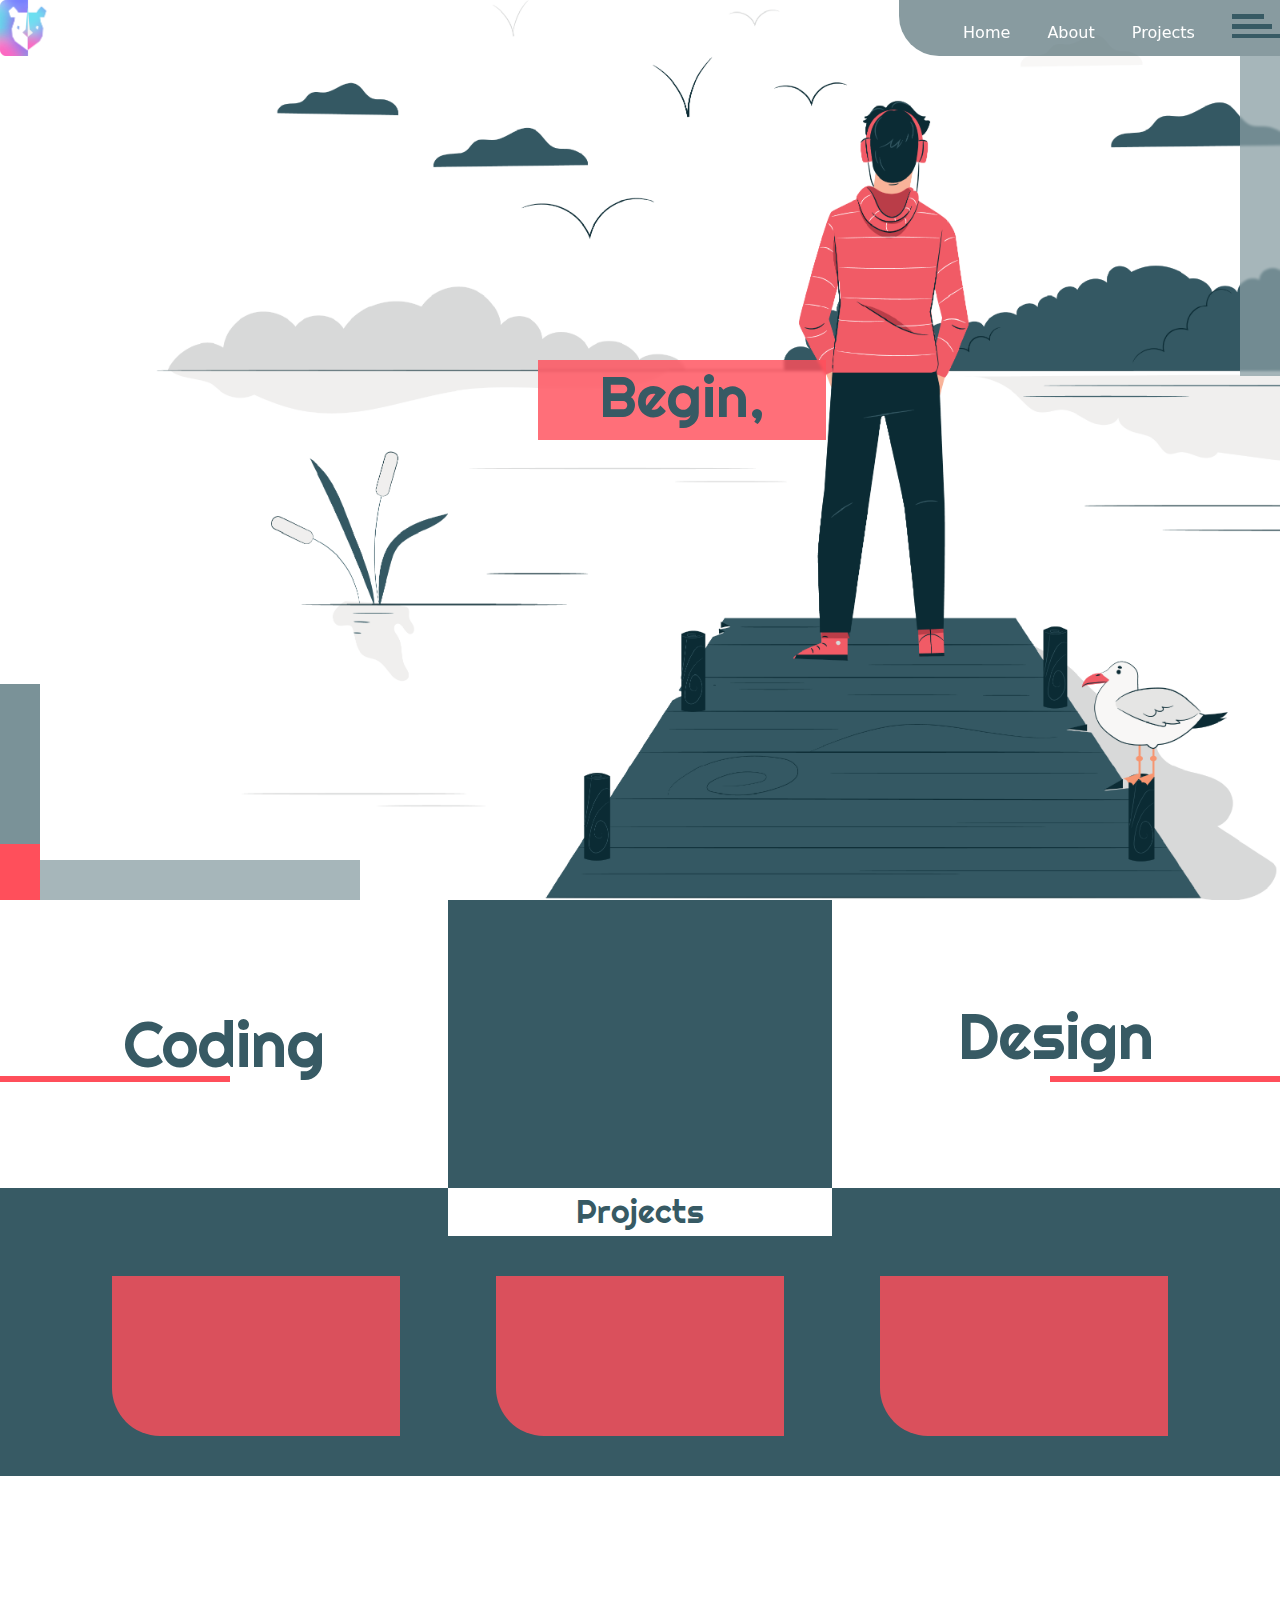
==== index.html @ b1912e79 "initial commit" ====
<!doctype html>
<html>
    <head>
        <title>Hemant Rai</title>
        <meta charset="utf-8">
        <meta name="viewport" content="width=device-width initial-scale=1.0">
        <link rel="preload" href="images/main-bg.png" type="image/png">
        <link rel="preload" href="images/mobile-bg.png" type="image/png">
        <link rel="preload" href="index.css" type="text/css">
        <link rel="preconnect" href="https://fonts.gstatic.com">
        <link href="https://fonts.googleapis.com/css2?family=Righteous&display=swap" rel="stylesheet">
        <link rel="stylesheet" href="css/bootstrap.min.css" type="text/css">
        <link rel="stylesheet" href="index.css" type="text/css">
    </head>
    <body>
        <nav class="navbar-custom float-end p-0">
            <div class="custom-navbar float-end" id="navbar-custom">
                    <ul class="navbar-links">
                        <li class="home-button">
                        <a class="" href="#landing-page">Home</a>
                        </li>
                        <li class="about-button">
                        <a class="about-link" href="#">About</a>
                        </li>
                        <li class="projects-button">
                        <a class="project-link" href="#project">Projects</a>
                        </li>
                        <li class="hamburger-nav">
                            <div class="bars-div">
                                <a class="hamburger-link" href="#">
                                    <div class="bar bar1"></div>
                                    <div class="bar bar2"></div>
                                    <div class="bar bar3"></div>
                                </a>
                            </div>    
                        </li>
                    </ul>
            </div>
        </nav>
        <div class="landing-page" id="landing-page">
            <div>   
            <a class="logo-class" href="#">
                    <img id="logo" src="images/logo.png" alt="logo">
                </a>
            </div>
            <div class="navbar-decoration-vertical"></div>
        
            <div class="center-button text-center heading-large">Begin,</div>
            <div class="landing-bottom-horizontal"></div>
            <div class="landing-bottom-red-horizontal"></div>
            <div class="landing-bottom-vertical"    ></div>
        </div>
        <div class="section-2 coding-design container-fluid g-0">
            <div class="horizontal-underline-bars">
                <div class="horizontal-bar-1"></div>
                <div class="horizontal-bar-2"></div>
            </div>
            <div class="coding-heading  heading-large coding-design">
                <a id="design-heading" href="Components/i-frame-coding.html" target="coding-design-iframe">Coding</a>
            </div>
            <div class="coding-design-body coding-design">
                <!-- <div class="coding-hover">
                    <p>fdfhggfdhdgfhgggds</p>
                </div> -->
                <iframe  name="coding-design-iframe" id="coding-design-iframe" class="coding-design-iframe" scrolling="no"></iframe>
            </div>
            <div class="design-heading heading-large coding-design">
                <a href="Components/iframe-design.html" id="design-heading" target="coding-design-iframe">Design</p>
            </div>
        </div>
        <!-- section 2 in mobile phones -->
        <div class="section-2-1 coding-design-1 container-fluid g-0">
            <div class="coding-heading-1  heading-large coding-design-coding">
                Coding
            </div>
            <div class="coding-design-body-1 coding-design-coding">
                Lorem ipsum dolor sit amet consectetur adipisicing elit. Eius, ipsam.
            </div>
        </div>
        <div class="section-2-1 coding-design-1 container-fluid g-0">
            <div class="coding-heading-1  heading-large coding-design-coding">
                Design
            </div>  
            <div class="coding-design-body-1 coding-design-coding">
                Lorem ipsum dolor sit amet consectetur adipisicing elit. Eius, ipsam.
            </div>
        </div>
        
        <div class="container-fluid project g-0 section-3" id="project">
            <div class="project-heading heading">Projects</div>
            <div class="project-s-containercontainer-fluid mx-auto">
                <div class="row">
                    <div class="project-1 project-s col-4 mx-5"></div>
                    <div class="project-2 project-s col-4 mx-5"></div>
                    <div class="project-3 project-s col-4 mx-5"></div>
                </div>
        </div>
    </body>
    <script src="js/bootstrap.min.js"></script>
    <script src="js/jquery-3.5.1.min.js"></script>
</html>
---- index.css ----
* {
    box-sizing: border-box;
}

html {
    height: 3000px;
}
/* font family of all headings */
.heading-large {
    font-family: "Righteous", sans-serif !important;
    font-size: 4rem;
    color: #375A64 ;
}

a#design-heading, a#design-heading:hover, a#design-heading:visited {
    text-decoration: none;
    color: #375A64;
}

li {
    list-style: none;
}

.landing-page {
    position: relative;
}

.heading {
    font-family: "Righteous", sans-serif !important;
    font-size: 2rem;
    }

.navbar-custom {
        position: fixed;
        z-index: 10000;
        width: 100%;
    }
.custom-navbar {
    background-color: #31515a93;
    height: 3.5rem;
    border-bottom-left-radius: 2.5rem;
}

.custom-navbar  li {
    list-style: none;
    display: inline-block;
    margin-left: 2rem;
}

.custom-navbar a {
    color: #FFF;
    text-decoration: none;
}

#logo {
    height: 3.5rem;
}

.navbar-links {
    margin-top: 0.9rem;
}
/* extreme left hamburger button */
.navbar-button {
    background-color: #FF4F5B;
    height: 3.5rem;
    width: 5rem; 
    padding-top: 1em;
    position: relative;
}
/* hamburber nav button bars' style starts here */
.bar {
    background-color: #375A64;

}

.bar1 {
    height: 0.3em;
    width: 2em;
    margin-bottom: 0.3rem;
}

.bar2 {
    height: 0.3em;
    width: 2.5em;
    margin-bottom: 0.3rem;
}

.bar3 {
    height: 0.3em;
    width: 3em;
}

/* vertical green bar under nav bar */

.navbar-decoration-vertical {
    background-color: #889da3be;
    height: 20rem;
    width: 2.5rem;
    float: right;
    clear: right;
    backdrop-filter: blur(1px);
    -webkit-backdrop-filter: blur( 1px);
}

/* green and red lines at bottom left */

.landing-bottom-horizontal {
    float: left;
    position: absolute;
    bottom: 0px;
    left: 2.5rem;
    height: 2.5rem;
    width: 20rem;   
    background-color: #889da3be;
}

.landing-bottom-red-horizontal {
    float: left;
    position: absolute;
    bottom: 0px;
    left: 0px;
    height: 3.5rem;
    width: 2.5rem;
    background-color: #FF4F5B;
}

.landing-bottom-vertical {
    float: left;
    position: absolute;
    bottom: 3.5rem;
    left: 0px;
    width: 2.5rem;
    height: 10rem;
    background: #375a64a9;
}

.landing-page {
    background-color: #FFF;
    background-image: url("images/main-bg.png");
    background-size: cover;
    background-repeat: no-repeat;
    height: 100vh;
}

.center-button {
    height: 5rem;
    width: 18rem;
    background: #ff4f5bd0;  
    position: absolute;
    top: 40%;
    left: 42%;
    color: #375A64;
    font-size: 3.6rem;
    font-family: "Righteous", sans-serif;
    line-height: 4.5rem;
    cursor: pointer;
    backdrop-filter: blur( 1.5px );
    -webkit-backdrop-filter: blur( 1.5px );
    user-select: none;
}

.center-button:hover {
    -webkit-box-shadow: 10px 10px 5px 0px rgba(0,0,0,0.75);
    -moz-box-shadow: 0px 0.3rem 10px 0px rgba(0, 0, 0, 0.336);  
    box-shadow: 0px 0.3rem 10px 0px rgba(0, 0, 0, 0.336);
}

/* Coding heading section 2 */

.section-2 {
    display: flex;
    flex-flow: row nowrap;
}

.coding-design {
    background-color: #375A64;
    height: 18rem;
}

.coding-design-body {
    background-color: #375A64;
    flex: 0 0 30%;
    display: flex;
}

.coding-hover{
    background-color: #375A64;
    height: 18rem;
    display: block;  
}

.coding-heading, .design-heading {
    background-color: #FFF !important;
    height: 18rem;
    flex: 1 10 30%  ;
    display: flex;
    align-items: center;
    justify-content: center;
    user-select: none;
}

#coding-heading, #design-heading {
    cursor: pointer ;
}

.coding-design-iframe {
    height: 18rem;
    flex: 0 0 100%;
}
/* section 2 in mobile phones */
.coding-design-1 {
    background-color: #fff;
    display: flex;
}

.coding-design-coding {
    height: 0rem;
    display: none;
}

.coding-heading-1 {
    background-color: #375A64;
    color: #fff !important;
    width: 9rem;
}

/* horizontal underline bars under coding and design */

.horizontal-underline-bars {
    position: absolute;  
    height: 1rem;
    width: 100%;
}

.horizontal-bar-1, .horizontal-bar-2 {
    background-color: #FF4F5B;
    position: absolute;
    height: 0.4rem;
    width: 18vmax;
    top: 11rem;
}

.horizontal-bar-2 {
    right: 0px;
}

/* section 2 end here */

/* section 3 (projects) style stars here */

.project {
    height: 18rem;
    background: #375A64;
    display: grid;
}

.project-heading {
    text-align: center;
    background: #FFF;
    height: 3rem;
    width: 30%;
    justify-self: center;

}

.project-s {
    background-color: #ff4f5bd0;
    height: 10rem;
    width: 18rem;
    border-bottom-left-radius: 3rem;
}

/*all  media queries starts here */

@media screen and (max-width:1200px) {
    .center-button {
        font-size: 3.5rem;
        line-height: 3.5rem;
        height: 4rem;
        width: 15rem;
        background: #ff4f5bd0;  
        position: absolute;
        top: 33%;
        left: 43%;
    }

    .heading-large {
        font-size: 3.5rem;
    }


}

@media screen and (max-width:992px) {

    .landing-page  {
        background-image: url('images/main-md-bg.png');
        background-repeat: no-repeat;
        background-size: cover;
        height: 65vh;
    }


    .center-button {
        font-size: 2.5rem;
        line-height: 2.5rem;
        height: 3rem;
        width: 12rem;
        background: #ff4f5bd0;  
        position: absolute;
        top: 40%;
        left: 41%;
    }

    .heading-large {
        font-size: 2.5rem;
    }

    .heading {
        font-size: 1.5rem;
    }

    .horizontal-bar-1, .horizontal-bar-2 {
        width: 9rem;
    }

    .landing-bottom-horizontal {
        width: 10rem;   
    }

    .coding-hover:hover {
        background-color: #375A64;
        height: 18rem;
        display: block;
    }

}


@media screen and (max-width:768px) {

    .landing-page  {
        background-image: url('images/main-md-bg.png');
        background-repeat: no-repeat;
        background-size: cover;
    }

    .center-button {
        font-size: 2.5rem;
        line-height: 2.5rem;
        height: 3rem;
        width: 12rem;
        background: #ff4f5bd0;  
        position: absolute;
        top: 45%;
        left: 41%;
    }

    .heading-large {
        font-size: 2.5rem;
    }

     /* section 2 in mobile phones */

    .coding-design-coding {
        height: 18rem;
        display: block;
        }
    
        .section-2 {
        display: none;
        height: 0rem;
        }

        .horizontal-bar-1, .horizontal-bar-2 {
            width: 8rem;
        }
    
        .landing-bottom-horizontal {
            width: 8rem;   
        }

}

@media screen and (max-width:576px) {
    
    .landing-page  {
        background-image: url('images/mobile-bg.png');
        background-repeat: no-repeat;
        background-size: cover;
    }

    .center-button {
        font-size: 2.5rem;
        line-height: 2.5rem;
        height: 3rem;
        width: 10rem;
        background: #ff4f5bd0;  
        position: absolute;
        top: 50%;
        left: 30%;
    }

    .heading-large {
        font-size: 1.5rem;
    }

    .heading {
        font-size: 1.2rem;
        line-height: 3rem;
    }

    .navbar {
        height: 0px;
    }

    .landing-bottom-horizontal {
        width: 5rem;   
    }

    /* section 2 in mobile phones */

    .coding-design-coding {
    height: 18rem;
    display: block;
    }

    .section-2 {
    display: none;
    height: 0rem;
    }

    .horizontal-bar-1, .horizontal-bar-2 {
        width: 8rem;
    }

    .project-heading {  
        justify-self: center;
    }

}
---- index.css ----
* {
    box-sizing: border-box;
}

html {
    height: 3000px;
}
/* font family of all headings */
.heading-large {
    font-family: "Righteous", sans-serif !important;
    font-size: 4rem;
    color: #375A64 ;
}

a#design-heading, a#design-heading:hover, a#design-heading:visited {
    text-decoration: none;
    color: #375A64;
}

li {
    list-style: none;
}

.landing-page {
    position: relative;
}

.heading {
    font-family: "Righteous", sans-serif !important;
    font-size: 2rem;
    }

.navbar-custom {
        position: fixed;
        z-index: 10000;
        width: 100%;
    }
.custom-navbar {
    background-color: #31515a93;
    height: 3.5rem;
    border-bottom-left-radius: 2.5rem;
}

.custom-navbar  li {
    list-style: none;
    display: inline-block;
    margin-left: 2rem;
}

.custom-navbar a {
    color: #FFF;
    text-decoration: none;
}

#logo {
    height: 3.5rem;
}

.navbar-links {
    margin-top: 0.9rem;
}
/* extreme left hamburger button */
.navbar-button {
    background-color: #FF4F5B;
    height: 3.5rem;
    width: 5rem; 
    padding-top: 1em;
    position: relative;
}
/* hamburber nav button bars' style starts here */
.bar {
    background-color: #375A64;

}

.bar1 {
    height: 0.3em;
    width: 2em;
    margin-bottom: 0.3rem;
}

.bar2 {
    height: 0.3em;
    width: 2.5em;
    margin-bottom: 0.3rem;
}

.bar3 {
    height: 0.3em;
    width: 3em;
}

/* vertical green bar under nav bar */

.navbar-decoration-vertical {
    background-color: #889da3be;
    height: 20rem;
    width: 2.5rem;
    float: right;
    clear: right;
    backdrop-filter: blur(1px);
    -webkit-backdrop-filter: blur( 1px);
}

/* green and red lines at bottom left */

.landing-bottom-horizontal {
    float: left;
    position: absolute;
    bottom: 0px;
    left: 2.5rem;
    height: 2.5rem;
    width: 20rem;   
    background-color: #889da3be;
}

.landing-bottom-red-horizontal {
    float: left;
    position: absolute;
    bottom: 0px;
    left: 0px;
    height: 3.5rem;
    width: 2.5rem;
    background-color: #FF4F5B;
}

.landing-bottom-vertical {
    float: left;
    position: absolute;
    bottom: 3.5rem;
    left: 0px;
    width: 2.5rem;
    height: 10rem;
    background: #375a64a9;
}

.landing-page {
    background-color: #FFF;
    background-image: url("images/main-bg.png");
    background-size: cover;
    background-repeat: no-repeat;
    height: 100vh;
}

.center-button {
    height: 5rem;
    width: 18rem;
    background: #ff4f5bd0;  
    position: absolute;
    top: 40%;
    left: 42%;
    color: #375A64;
    font-size: 3.6rem;
    font-family: "Righteous", sans-serif;
    line-height: 4.5rem;
    cursor: pointer;
    backdrop-filter: blur( 1.5px );
    -webkit-backdrop-filter: blur( 1.5px );
    user-select: none;
}

.center-button:hover {
    -webkit-box-shadow: 10px 10px 5px 0px rgba(0,0,0,0.75);
    -moz-box-shadow: 0px 0.3rem 10px 0px rgba(0, 0, 0, 0.336);  
    box-shadow: 0px 0.3rem 10px 0px rgba(0, 0, 0, 0.336);
}

/* Coding heading section 2 */

.section-2 {
    display: flex;
    flex-flow: row nowrap;
}

.coding-design {
    background-color: #375A64;
    height: 18rem;
}

.coding-design-body {
    background-color: #375A64;
    flex: 0 0 30%;
    display: flex;
}

.coding-hover{
    background-color: #375A64;
    height: 18rem;
    display: block;  
}

.coding-heading, .design-heading {
    background-color: #FFF !important;
    height: 18rem;
    flex: 1 10 30%  ;
    display: flex;
    align-items: center;
    justify-content: center;
    user-select: none;
}

#coding-heading, #design-heading {
    cursor: pointer ;
}

.coding-design-iframe {
    height: 18rem;
    flex: 0 0 100%;
}
/* section 2 in mobile phones */
.coding-design-1 {
    background-color: #fff;
    display: flex;
}

.coding-design-coding {
    height: 0rem;
    display: none;
}

.coding-heading-1 {
    background-color: #375A64;
    color: #fff !important;
    width: 9rem;
}

/* horizontal underline bars under coding and design */

.horizontal-underline-bars {
    position: absolute;  
    height: 1rem;
    width: 100%;
}

.horizontal-bar-1, .horizontal-bar-2 {
    background-color: #FF4F5B;
    position: absolute;
    height: 0.4rem;
    width: 18vmax;
    top: 11rem;
}

.horizontal-bar-2 {
    right: 0px;
}

/* section 2 end here */

/* section 3 (projects) style stars here */

.project {
    height: 18rem;
    background: #375A64;
    display: grid;
}

.project-heading {
    text-align: center;
    background: #FFF;
    height: 3rem;
    width: 30%;
    justify-self: center;

}

.project-s {
    background-color: #ff4f5bd0;
    height: 10rem;
    width: 18rem;
    border-bottom-left-radius: 3rem;
}

/*all  media queries starts here */

@media screen and (max-width:1200px) {
    .center-button {
        font-size: 3.5rem;
        line-height: 3.5rem;
        height: 4rem;
        width: 15rem;
        background: #ff4f5bd0;  
        position: absolute;
        top: 33%;
        left: 43%;
    }

    .heading-large {
        font-size: 3.5rem;
    }


}

@media screen and (max-width:992px) {

    .landing-page  {
        background-image: url('images/main-md-bg.png');
        background-repeat: no-repeat;
        background-size: cover;
        height: 65vh;
    }


    .center-button {
        font-size: 2.5rem;
        line-height: 2.5rem;
        height: 3rem;
        width: 12rem;
        background: #ff4f5bd0;  
        position: absolute;
        top: 40%;
        left: 41%;
    }

    .heading-large {
        font-size: 2.5rem;
    }

    .heading {
        font-size: 1.5rem;
    }

    .horizontal-bar-1, .horizontal-bar-2 {
        width: 9rem;
    }

    .landing-bottom-horizontal {
        width: 10rem;   
    }

    .coding-hover:hover {
        background-color: #375A64;
        height: 18rem;
        display: block;
    }

}


@media screen and (max-width:768px) {

    .landing-page  {
        background-image: url('images/main-md-bg.png');
        background-repeat: no-repeat;
        background-size: cover;
    }

    .center-button {
        font-size: 2.5rem;
        line-height: 2.5rem;
        height: 3rem;
        width: 12rem;
        background: #ff4f5bd0;  
        position: absolute;
        top: 45%;
        left: 41%;
    }

    .heading-large {
        font-size: 2.5rem;
    }

     /* section 2 in mobile phones */

    .coding-design-coding {
        height: 18rem;
        display: block;
        }
    
        .section-2 {
        display: none;
        height: 0rem;
        }

        .horizontal-bar-1, .horizontal-bar-2 {
            width: 8rem;
        }
    
        .landing-bottom-horizontal {
            width: 8rem;   
        }

}

@media screen and (max-width:576px) {
    
    .landing-page  {
        background-image: url('images/mobile-bg.png');
        background-repeat: no-repeat;
        background-size: cover;
    }

    .center-button {
        font-size: 2.5rem;
        line-height: 2.5rem;
        height: 3rem;
        width: 10rem;
        background: #ff4f5bd0;  
        position: absolute;
        top: 50%;
        left: 30%;
    }

    .heading-large {
        font-size: 1.5rem;
    }

    .heading {
        font-size: 1.2rem;
        line-height: 3rem;
    }

    .navbar {
        height: 0px;
    }

    .landing-bottom-horizontal {
        width: 5rem;   
    }

    /* section 2 in mobile phones */

    .coding-design-coding {
    height: 18rem;
    display: block;
    }

    .section-2 {
    display: none;
    height: 0rem;
    }

    .horizontal-bar-1, .horizontal-bar-2 {
        width: 8rem;
    }

    .project-heading {  
        justify-self: center;
    }

}
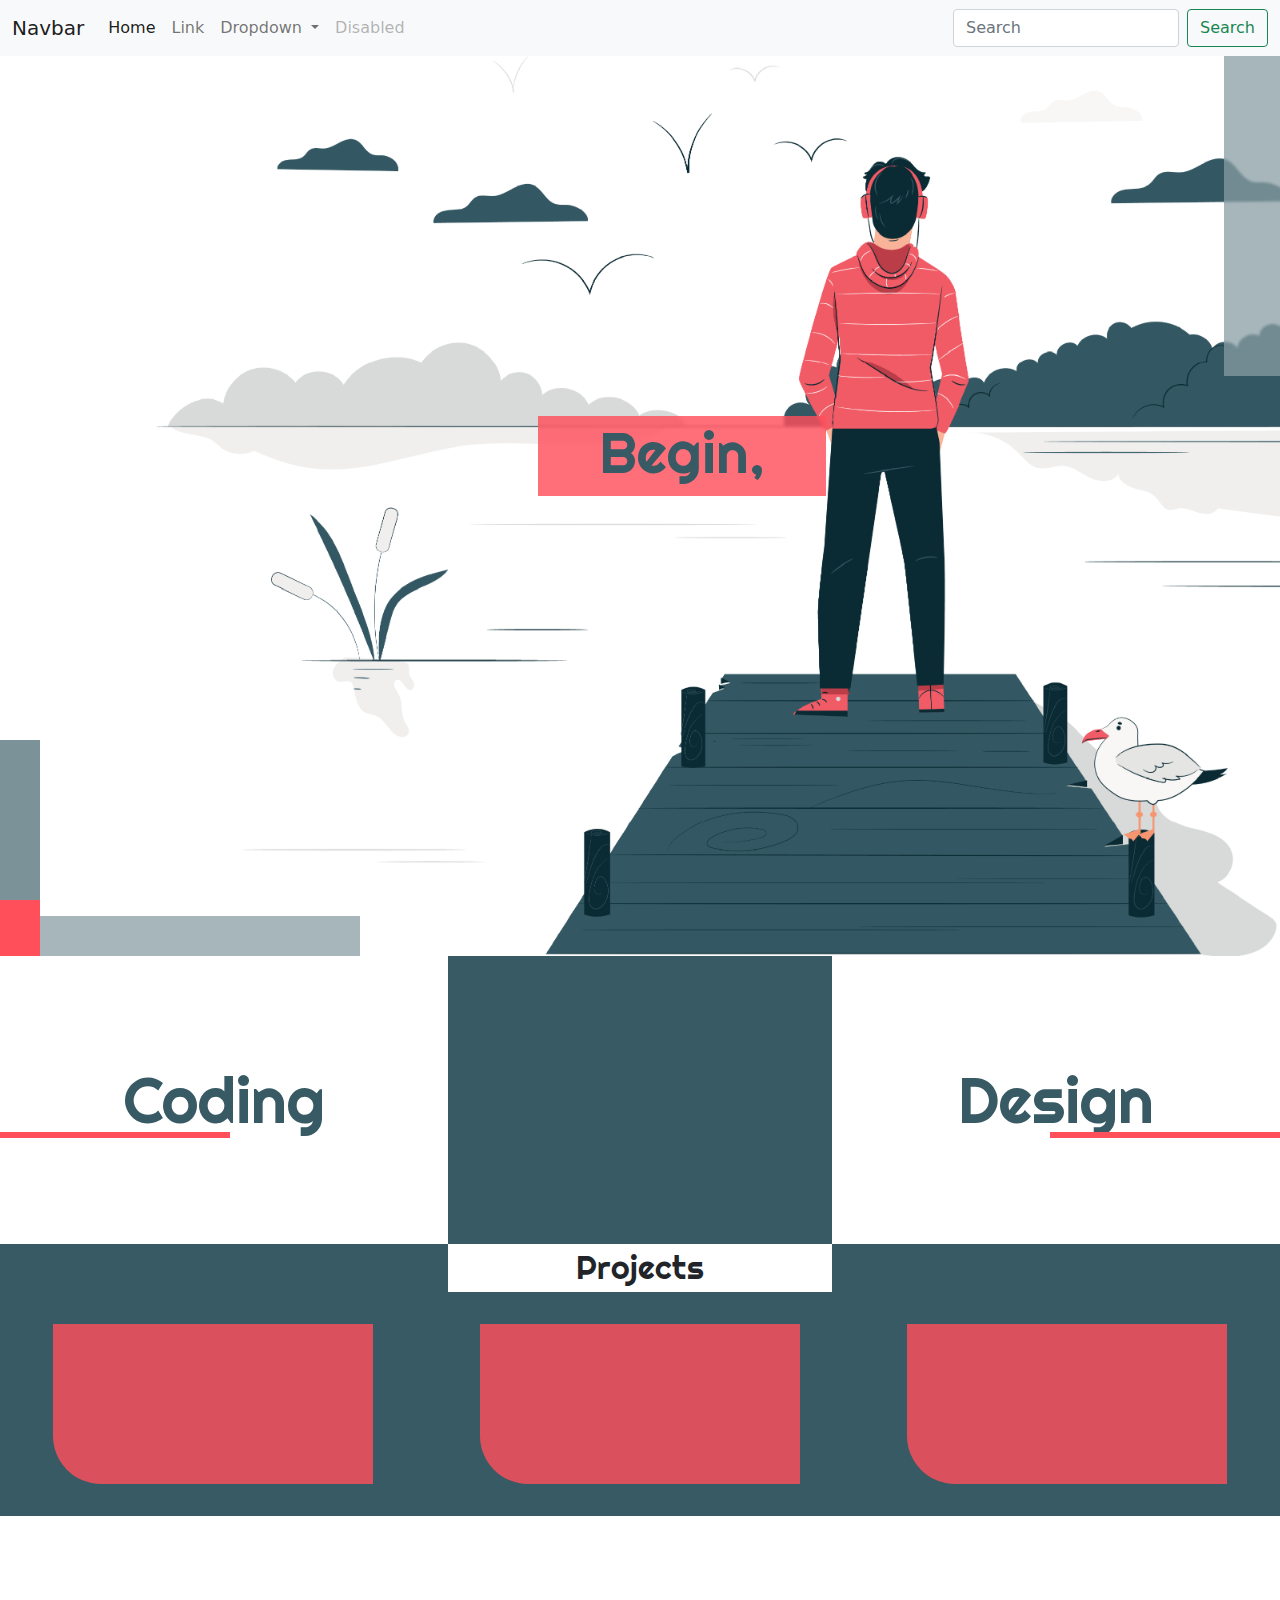
==== commit ee1ca4b0: "navbar and media queries" ====
--- a/index.html
+++ b/index.html
@@ -4,45 +4,52 @@
         <title>Hemant Rai</title>
         <meta charset="utf-8">
         <meta name="viewport" content="width=device-width initial-scale=1.0">
-        <link rel="preload" href="images/main-bg.png" type="image/png">
-        <link rel="preload" href="images/mobile-bg.png" type="image/png">
-        <link rel="preload" href="index.css" type="text/css">
+        <link rel="preload" href="images/main-bg.png"  as="image">
+        <link rel="preload" href="images/mobile-bg.png" as="image">
+        <link rel="preload" href="index.css" as="style">
         <link rel="preconnect" href="https://fonts.gstatic.com">
         <link href="https://fonts.googleapis.com/css2?family=Righteous&display=swap" rel="stylesheet">
         <link rel="stylesheet" href="css/bootstrap.min.css" type="text/css">
         <link rel="stylesheet" href="index.css" type="text/css">
     </head>
     <body>
-        <nav class="navbar-custom float-end p-0">
-            <div class="custom-navbar float-end" id="navbar-custom">
-                    <ul class="navbar-links">
-                        <li class="home-button">
-                        <a class="" href="#landing-page">Home</a>
-                        </li>
-                        <li class="about-button">
-                        <a class="about-link" href="#">About</a>
-                        </li>
-                        <li class="projects-button">
-                        <a class="project-link" href="#project">Projects</a>
-                        </li>
-                        <li class="hamburger-nav">
-                            <div class="bars-div">
-                                <a class="hamburger-link" href="#">
-                                    <div class="bar bar1"></div>
-                                    <div class="bar bar2"></div>
-                                    <div class="bar bar3"></div>
-                                </a>
-                            </div>    
-                        </li>
+        <nav class="navbar navbar-expand-lg navbar-light bg-light">
+            <div class="container-fluid">
+              <a class="navbar-brand" href="#">Navbar</a>
+              <button class="navbar-toggler" type="button" data-bs-toggle="collapse" data-bs-target="#navbarSupportedContent" aria-controls="navbarSupportedContent" aria-expanded="false" aria-label="Toggle navigation">
+                <span class="navbar-toggler-icon"></span>
+              </button>
+              <div class="collapse navbar-collapse" id="navbarSupportedContent">
+                <ul class="navbar-nav me-auto mb-2 mb-lg-0">
+                  <li class="nav-item">
+                    <a class="nav-link active" aria-current="page" href="#">Home</a>
+                  </li>
+                  <li class="nav-item">
+                    <a class="nav-link" href="#">Link</a>
+                  </li>
+                  <li class="nav-item dropdown">
+                    <a class="nav-link dropdown-toggle" href="#" id="navbarDropdown" role="button" data-bs-toggle="dropdown" aria-expanded="false">
+                      Dropdown
+                    </a>
+                    <ul class="dropdown-menu" aria-labelledby="navbarDropdown">
+                      <li><a class="dropdown-item" href="#">Action</a></li>
+                      <li><a class="dropdown-item" href="#">Another action</a></li>
+                      <li><hr class="dropdown-divider"></li>
+                      <li><a class="dropdown-item" href="#">Something else here</a></li>
                     </ul>
+                  </li>
+                  <li class="nav-item">
+                    <a class="nav-link disabled" href="#" tabindex="-1" aria-disabled="true">Disabled</a>
+                  </li>
+                </ul>
+                <form class="d-flex">
+                  <input class="form-control me-2" type="search" placeholder="Search" aria-label="Search">
+                  <button class="btn btn-outline-success" type="submit">Search</button>
+                </form>
+              </div>
             </div>
-        </nav>
-        <div class="landing-page" id="landing-page">
-            <div>   
-            <a class="logo-class" href="#">
-                    <img id="logo" src="images/logo.png" alt="logo">
-                </a>
-            </div>
+          </nav>
+        <div class="landing-page" id="landing-page" g-0 p-0>
             <div class="navbar-decoration-vertical"></div>
         
             <div class="center-button text-center heading-large">Begin,</div>
@@ -50,7 +57,7 @@
             <div class="landing-bottom-red-horizontal"></div>
             <div class="landing-bottom-vertical"    ></div>
         </div>
-        <div class="section-2 coding-design container-fluid g-0">
+        <div class="section-2 coding-design g-0">
             <div class="horizontal-underline-bars">
                 <div class="horizontal-bar-1"></div>
                 <div class="horizontal-bar-2"></div>
@@ -65,35 +72,35 @@
                 <iframe  name="coding-design-iframe" id="coding-design-iframe" class="coding-design-iframe" scrolling="no"></iframe>
             </div>
             <div class="design-heading heading-large coding-design">
-                <a href="Components/iframe-design.html" id="design-heading" target="coding-design-iframe">Design</p>
+                <a href="Components/iframe-design.html" id="design-heading" target="coding-design-iframe">Design</a>
             </div>
         </div>
         <!-- section 2 in mobile phones -->
-        <div class="section-2-1 coding-design-1 container-fluid g-0">
-            <div class="coding-heading-1  heading-large coding-design-coding">
-                Coding
+        <div class=" g-0">
+            <div class="section-2-1 coding-design-1 container-fluid g-0">
+                <div class="coding-heading-1  heading-large coding-design-coding">
+                    Coding
+                </div>
+                <div class="coding-design-body-1 coding-design-coding">
+                    Lorem ipsum dolor sit amet consectetur adipisicing elit. Eius, ipsam.
+                </div>
             </div>
-            <div class="coding-design-body-1 coding-design-coding">
-                Lorem ipsum dolor sit amet consectetur adipisicing elit. Eius, ipsam.
+            <div class="section-2-1 coding-design-1  g-0">
+                <div class="coding-heading-1  heading-large coding-design-coding">
+                    Design
+                </div>  
+                <div class="coding-design-body-1 coding-design-coding">
+                    Lorem ipsum dolor sit amet consectetur adipisicing elit. Eius, ipsam.
+                </div>
             </div>
         </div>
-        <div class="section-2-1 coding-design-1 container-fluid g-0">
-            <div class="coding-heading-1  heading-large coding-design-coding">
-                Design
-            </div>  
-            <div class="coding-design-body-1 coding-design-coding">
-                Lorem ipsum dolor sit amet consectetur adipisicing elit. Eius, ipsam.
+        <div class=" project g-0 section-3" id="project">
+            <div class="project-heading heading">Projects</div>
+            <div class="project-s-container">
+                    <div class="project-1 project-s mx-2"></div>
+                    <div class="project-2 project-s mx-2"></div>
+                    <div class="project-3 project-s mx-2"></div>
             </div>
-        </div>
-        
-        <div class="container-fluid project g-0 section-3" id="project">
-            <div class="project-heading heading">Projects</div>
-            <div class="project-s-containercontainer-fluid mx-auto">
-                <div class="row">
-                    <div class="project-1 project-s col-4 mx-5"></div>
-                    <div class="project-2 project-s col-4 mx-5"></div>
-                    <div class="project-3 project-s col-4 mx-5"></div>
-                </div>
         </div>
     </body>
     <script src="js/bootstrap.min.js"></script>
--- a/index.css
+++ b/index.css
@@ -30,72 +30,10 @@
     font-size: 2rem;
     }
 
-.navbar-custom {
-        position: fixed;
-        z-index: 10000;
-        width: 100%;
-    }
-.custom-navbar {
-    background-color: #31515a93;
-    height: 3.5rem;
-    border-bottom-left-radius: 2.5rem;
-}
-
-.custom-navbar  li {
-    list-style: none;
-    display: inline-block;
-    margin-left: 2rem;
-}
-
-.custom-navbar a {
-    color: #FFF;
-    text-decoration: none;
-}
-
-#logo {
-    height: 3.5rem;
-}
-
-.navbar-links {
-    margin-top: 0.9rem;
-}
-/* extreme left hamburger button */
-.navbar-button {
-    background-color: #FF4F5B;
-    height: 3.5rem;
-    width: 5rem; 
-    padding-top: 1em;
-    position: relative;
-}
-/* hamburber nav button bars' style starts here */
-.bar {
-    background-color: #375A64;
-
-}
-
-.bar1 {
-    height: 0.3em;
-    width: 2em;
-    margin-bottom: 0.3rem;
-}
-
-.bar2 {
-    height: 0.3em;
-    width: 2.5em;
-    margin-bottom: 0.3rem;
-}
-
-.bar3 {
-    height: 0.3em;
-    width: 3em;
-}
-
-/* vertical green bar under nav bar */
-
 .navbar-decoration-vertical {
     background-color: #889da3be;
     height: 20rem;
-    width: 2.5rem;
+    width: 3.5rem;
     float: right;
     clear: right;
     backdrop-filter: blur(1px);
@@ -199,7 +137,7 @@
     user-select: none;
 }
 
-#coding-heading, #design-heading {
+#design-heading {
     cursor: pointer ;
 }
 
@@ -249,9 +187,10 @@
 /* section 3 (projects) style stars here */
 
 .project {
-    height: 18rem;
+    height: fit-content;
     background: #375A64;
     display: grid;
+    padding-bottom: 2rem;
 }
 
 .project-heading {
@@ -266,8 +205,16 @@
 .project-s {
     background-color: #ff4f5bd0;
     height: 10rem;
-    width: 18rem;
+    width: 25vw;
     border-bottom-left-radius: 3rem;
+}
+
+.project-s-container {
+    width: 100%;
+    display: flex;
+    flex-flow : row nowrap;
+    justify-content: space-around;
+    margin-top: 2rem;
 }
 
 /*all  media queries starts here */
@@ -410,9 +357,9 @@
         line-height: 3rem;
     }
 
-    .navbar {
-        height: 0px;
-    }
+
+
+
 
     .landing-bottom-horizontal {
         width: 5rem;   
@@ -434,8 +381,18 @@
         width: 8rem;
     }
 
-    .project-heading {  
-        justify-self: center;
-    }
-
-}
+    .project-s-container {
+        width: 100%;
+        display: grid;
+        align-items: center;
+        justify-content: center;
+    }
+
+    .project-s {
+        background-color: #ff4f5bd0;
+        height: 10rem;
+        width: 50vw;
+        border-bottom-left-radius: 3rem;
+        margin-top: 2rem;
+    }
+}
--- a/index.css
+++ b/index.css
@@ -30,72 +30,10 @@
     font-size: 2rem;
     }
 
-.navbar-custom {
-        position: fixed;
-        z-index: 10000;
-        width: 100%;
-    }
-.custom-navbar {
-    background-color: #31515a93;
-    height: 3.5rem;
-    border-bottom-left-radius: 2.5rem;
-}
-
-.custom-navbar  li {
-    list-style: none;
-    display: inline-block;
-    margin-left: 2rem;
-}
-
-.custom-navbar a {
-    color: #FFF;
-    text-decoration: none;
-}
-
-#logo {
-    height: 3.5rem;
-}
-
-.navbar-links {
-    margin-top: 0.9rem;
-}
-/* extreme left hamburger button */
-.navbar-button {
-    background-color: #FF4F5B;
-    height: 3.5rem;
-    width: 5rem; 
-    padding-top: 1em;
-    position: relative;
-}
-/* hamburber nav button bars' style starts here */
-.bar {
-    background-color: #375A64;
-
-}
-
-.bar1 {
-    height: 0.3em;
-    width: 2em;
-    margin-bottom: 0.3rem;
-}
-
-.bar2 {
-    height: 0.3em;
-    width: 2.5em;
-    margin-bottom: 0.3rem;
-}
-
-.bar3 {
-    height: 0.3em;
-    width: 3em;
-}
-
-/* vertical green bar under nav bar */
-
 .navbar-decoration-vertical {
     background-color: #889da3be;
     height: 20rem;
-    width: 2.5rem;
+    width: 3.5rem;
     float: right;
     clear: right;
     backdrop-filter: blur(1px);
@@ -199,7 +137,7 @@
     user-select: none;
 }
 
-#coding-heading, #design-heading {
+#design-heading {
     cursor: pointer ;
 }
 
@@ -249,9 +187,10 @@
 /* section 3 (projects) style stars here */
 
 .project {
-    height: 18rem;
+    height: fit-content;
     background: #375A64;
     display: grid;
+    padding-bottom: 2rem;
 }
 
 .project-heading {
@@ -266,8 +205,16 @@
 .project-s {
     background-color: #ff4f5bd0;
     height: 10rem;
-    width: 18rem;
+    width: 25vw;
     border-bottom-left-radius: 3rem;
+}
+
+.project-s-container {
+    width: 100%;
+    display: flex;
+    flex-flow : row nowrap;
+    justify-content: space-around;
+    margin-top: 2rem;
 }
 
 /*all  media queries starts here */
@@ -410,9 +357,9 @@
         line-height: 3rem;
     }
 
-    .navbar {
-        height: 0px;
-    }
+
+
+
 
     .landing-bottom-horizontal {
         width: 5rem;   
@@ -434,8 +381,18 @@
         width: 8rem;
     }
 
-    .project-heading {  
-        justify-self: center;
-    }
-
-}
+    .project-s-container {
+        width: 100%;
+        display: grid;
+        align-items: center;
+        justify-content: center;
+    }
+
+    .project-s {
+        background-color: #ff4f5bd0;
+        height: 10rem;
+        width: 50vw;
+        border-bottom-left-radius: 3rem;
+        margin-top: 2rem;
+    }
+}
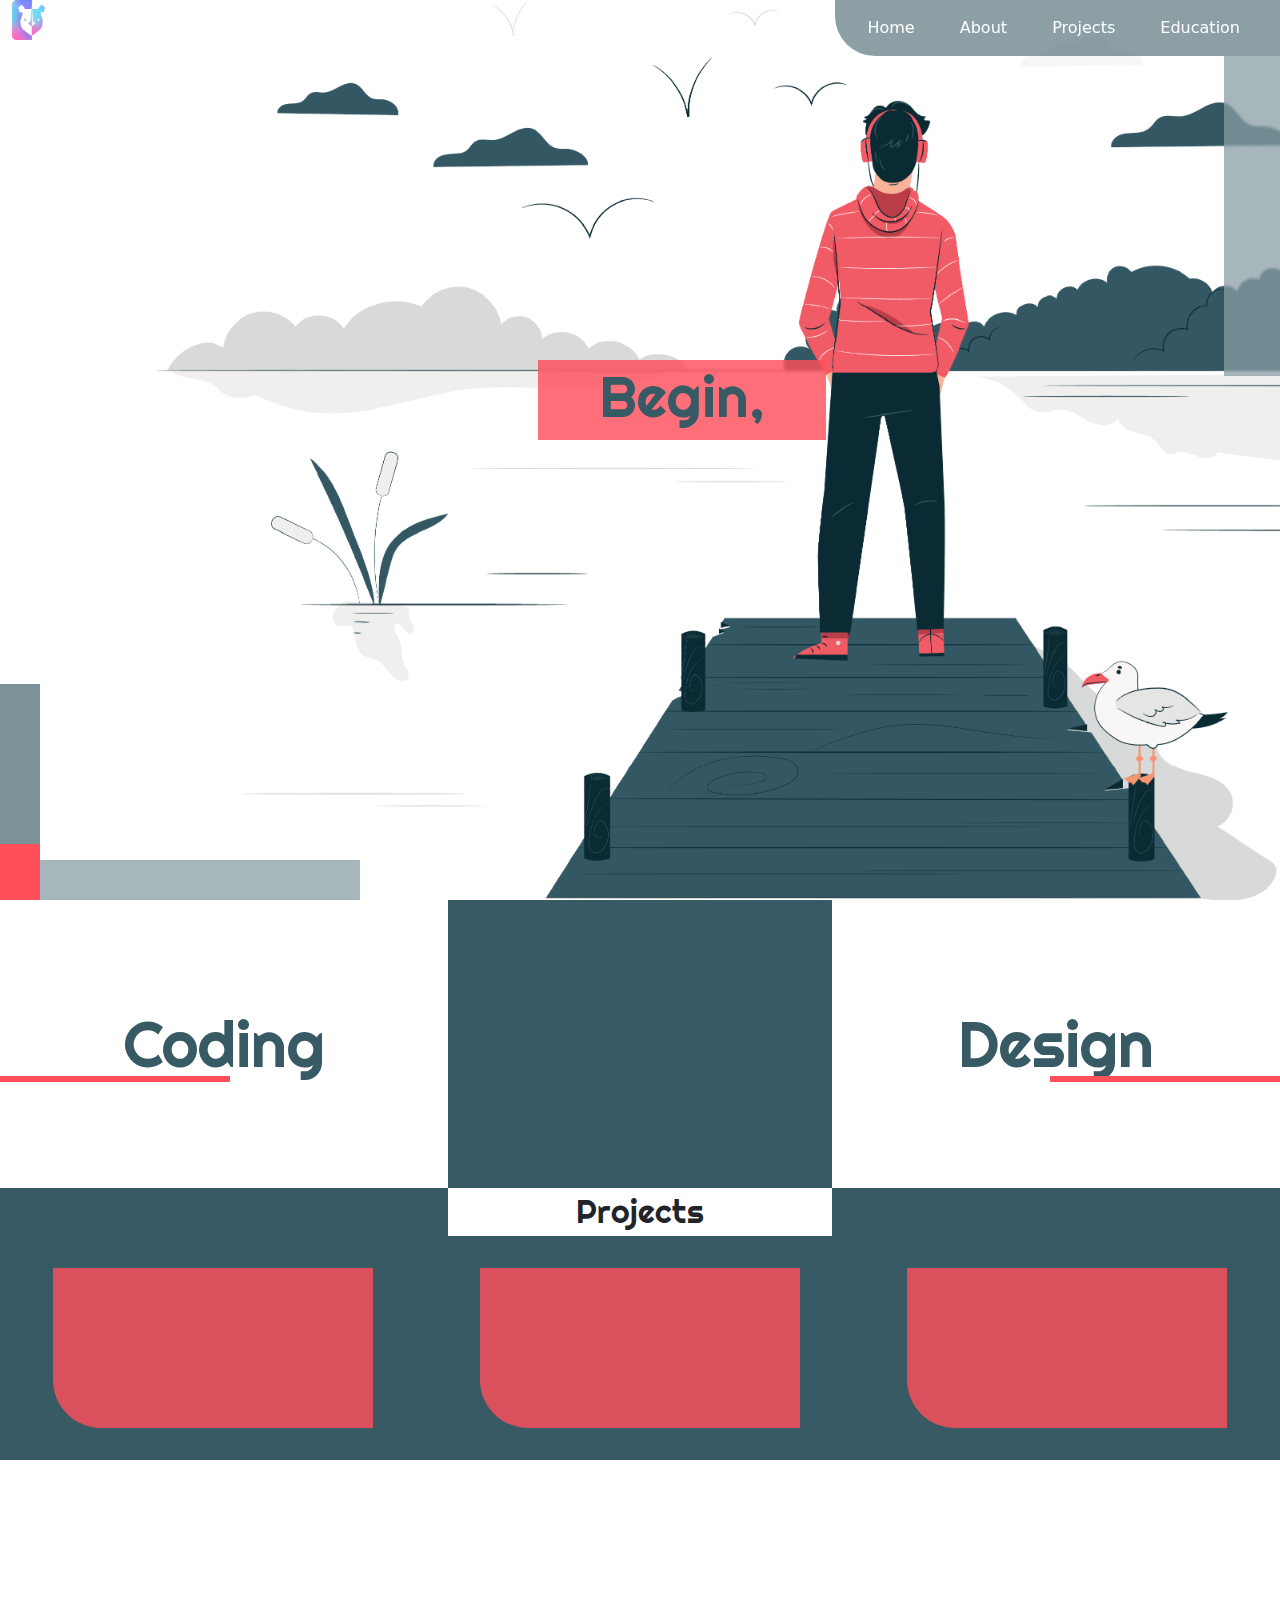
==== commit c233afe4: "navbar changes" ====
--- a/index.html
+++ b/index.html
@@ -4,51 +4,28 @@
         <title>Hemant Rai</title>
         <meta charset="utf-8">
         <meta name="viewport" content="width=device-width initial-scale=1.0">
+        <link rel="preload" href="index.css" as="style">
         <link rel="preload" href="images/main-bg.png"  as="image">
         <link rel="preload" href="images/mobile-bg.png" as="image">
-        <link rel="preload" href="index.css" as="style">
         <link rel="preconnect" href="https://fonts.gstatic.com">
         <link href="https://fonts.googleapis.com/css2?family=Righteous&display=swap" rel="stylesheet">
         <link rel="stylesheet" href="css/bootstrap.min.css" type="text/css">
         <link rel="stylesheet" href="index.css" type="text/css">
     </head>
     <body>
-        <nav class="navbar navbar-expand-lg navbar-light bg-light">
-            <div class="container-fluid">
-              <a class="navbar-brand" href="#">Navbar</a>
-              <button class="navbar-toggler" type="button" data-bs-toggle="collapse" data-bs-target="#navbarSupportedContent" aria-controls="navbarSupportedContent" aria-expanded="false" aria-label="Toggle navigation">
-                <span class="navbar-toggler-icon"></span>
-              </button>
-              <div class="collapse navbar-collapse" id="navbarSupportedContent">
-                <ul class="navbar-nav me-auto mb-2 mb-lg-0">
-                  <li class="nav-item">
-                    <a class="nav-link active" aria-current="page" href="#">Home</a>
-                  </li>
-                  <li class="nav-item">
-                    <a class="nav-link" href="#">Link</a>
-                  </li>
-                  <li class="nav-item dropdown">
-                    <a class="nav-link dropdown-toggle" href="#" id="navbarDropdown" role="button" data-bs-toggle="dropdown" aria-expanded="false">
-                      Dropdown
-                    </a>
-                    <ul class="dropdown-menu" aria-labelledby="navbarDropdown">
-                      <li><a class="dropdown-item" href="#">Action</a></li>
-                      <li><a class="dropdown-item" href="#">Another action</a></li>
-                      <li><hr class="dropdown-divider"></li>
-                      <li><a class="dropdown-item" href="#">Something else here</a></li>
-                    </ul>
-                  </li>
-                  <li class="nav-item">
-                    <a class="nav-link disabled" href="#" tabindex="-1" aria-disabled="true">Disabled</a>
-                  </li>
-                </ul>
-                <form class="d-flex">
-                  <input class="form-control me-2" type="search" placeholder="Search" aria-label="Search">
-                  <button class="btn btn-outline-success" type="submit">Search</button>
-                </form>
-              </div>
-            </div>
-          </nav>
+      <header>
+        <nav class="container-fluid">
+          <img src="images/logo.png" height="40px" class="logo" />
+          <div class="nav-background">
+            <ul>
+              <li class="nav-buttons"><a href="#">Home</a></li>
+              <li class="nav-buttons"><a href="#">About</a></li>
+              <li class="nav-buttons"><a href="#">Projects</a></li>
+              <li class="nav-buttons"><a href="#">Education</a></li>
+            </ul>
+          </div>
+        </nav>
+      </header>
         <div class="landing-page" id="landing-page" g-0 p-0>
             <div class="navbar-decoration-vertical"></div>
         
--- a/index.css
+++ b/index.css
@@ -21,14 +21,38 @@
     list-style: none;
 }
 
-.landing-page {
-    position: relative;
-}
-
 .heading {
     font-family: "Righteous", sans-serif !important;
     font-size: 2rem;
     }
+
+nav.container-fluid {
+        position: fixed;
+        z-index: 10000;
+        padding-right: 0px;
+    }
+
+.nav-background {
+    display: inline;
+}
+
+nav ul {
+    float: right;
+    background: #375a6494;
+    height: 56px;
+    border-bottom-left-radius: 40px;
+}
+
+nav li {
+    display: inline-block;
+    margin-right: 2.5rem;
+    margin-top: 1rem;
+}
+
+nav a {
+    text-decoration: none;
+    color: #FFF;
+}
 
 .navbar-decoration-vertical {
     background-color: #889da3be;
@@ -36,6 +60,7 @@
     width: 3.5rem;
     float: right;
     clear: right;
+    margin-top: 56px;
     backdrop-filter: blur(1px);
     -webkit-backdrop-filter: blur( 1px);
 }
@@ -78,6 +103,7 @@
     background-size: cover;
     background-repeat: no-repeat;
     height: 100vh;
+    position: relative;
 }
 
 .center-button {
@@ -98,9 +124,10 @@
 }
 
 .center-button:hover {
-    -webkit-box-shadow: 10px 10px 5px 0px rgba(0,0,0,0.75);
+    -webkit-box-shadow: 10px 10px 5px 0px rgba(0,0,0,0.336);
     -moz-box-shadow: 0px 0.3rem 10px 0px rgba(0, 0, 0, 0.336);  
     box-shadow: 0px 0.3rem 10px 0px rgba(0, 0, 0, 0.336);
+    border: 0.5px solid white;
 }
 
 /* Coding heading section 2 */
@@ -327,6 +354,15 @@
             width: 8rem;   
         }
 
+        nav ul {
+            width: 100vw;
+            border-bottom-left-radius: 0px;
+        }
+
+        .logo {
+            display: none;
+        }
+
 }
 
 @media screen and (max-width:576px) {
--- a/index.css
+++ b/index.css
@@ -21,14 +21,38 @@
     list-style: none;
 }
 
-.landing-page {
-    position: relative;
-}
-
 .heading {
     font-family: "Righteous", sans-serif !important;
     font-size: 2rem;
     }
+
+nav.container-fluid {
+        position: fixed;
+        z-index: 10000;
+        padding-right: 0px;
+    }
+
+.nav-background {
+    display: inline;
+}
+
+nav ul {
+    float: right;
+    background: #375a6494;
+    height: 56px;
+    border-bottom-left-radius: 40px;
+}
+
+nav li {
+    display: inline-block;
+    margin-right: 2.5rem;
+    margin-top: 1rem;
+}
+
+nav a {
+    text-decoration: none;
+    color: #FFF;
+}
 
 .navbar-decoration-vertical {
     background-color: #889da3be;
@@ -36,6 +60,7 @@
     width: 3.5rem;
     float: right;
     clear: right;
+    margin-top: 56px;
     backdrop-filter: blur(1px);
     -webkit-backdrop-filter: blur( 1px);
 }
@@ -78,6 +103,7 @@
     background-size: cover;
     background-repeat: no-repeat;
     height: 100vh;
+    position: relative;
 }
 
 .center-button {
@@ -98,9 +124,10 @@
 }
 
 .center-button:hover {
-    -webkit-box-shadow: 10px 10px 5px 0px rgba(0,0,0,0.75);
+    -webkit-box-shadow: 10px 10px 5px 0px rgba(0,0,0,0.336);
     -moz-box-shadow: 0px 0.3rem 10px 0px rgba(0, 0, 0, 0.336);  
     box-shadow: 0px 0.3rem 10px 0px rgba(0, 0, 0, 0.336);
+    border: 0.5px solid white;
 }
 
 /* Coding heading section 2 */
@@ -327,6 +354,15 @@
             width: 8rem;   
         }
 
+        nav ul {
+            width: 100vw;
+            border-bottom-left-radius: 0px;
+        }
+
+        .logo {
+            display: none;
+        }
+
 }
 
 @media screen and (max-width:576px) {
